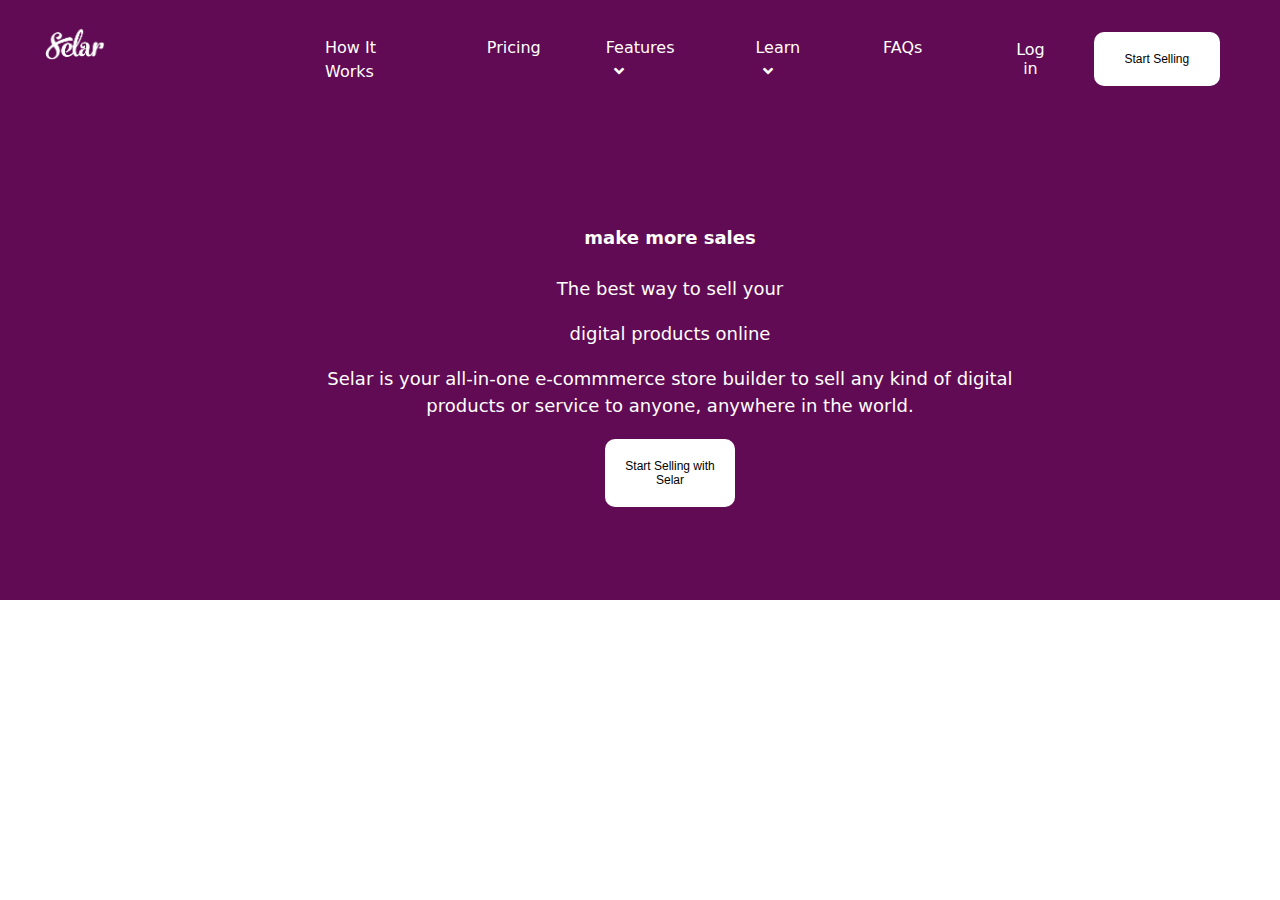
==== index.html @ bdd42348 "Initial commit" ====
<html lang="en">

<head>
    <meta charset="UTF-8">
    <meta http-equiv="X-UA-Compatible" content="IE=edge">
    <meta name="viewport" content="width=device-width, initial-scale=1.0">
    <link rel="stylesheet" href="./selar.css">
    <link rel="icon" href="./imgfolder/selar-white-logo.png" type="image/x-icon">
    <link rel="stylesheet" href="./css/all.css">
    <link rel="stylesheet" href="./css/fontawesome.css">
    <link rel="stylesheet" href="./css/fontawesome.min.css">
    <title>The best way to sell digital products online - Selar</title>
</head>

<body>
    <script src="./faicon.js"></script>
    <div class="centralcontainer">
        
        <div class="menu">
            <div class="imgselar" style="margin-left: 30px;">
                <img src="./imgfolder/selar-white-logo.png" width="60" height="60" alt="selarlogo">
            </div>
            <div class="menubar">
                <ul>
                    <li><a href="#">How It Works</a></li>
                    <li><a href="#">Pricing</a></li>
                    <li><a href="#">Features <i class="fa fa-angle-down faicon"></i> </a></li>
                    <li><a href="#">Learn <i class="fa fa-angle-down faicon"></i> </a>
                        <div class="learn">
                            <ul>
                                <li><a href="#">Blog</a></li>
                                <li><a href="#">Youtube & Creator Academy</a></li>
                                <li><a href="#">Guides</a></li>
                            </ul>
                        </div>
                    </li>
                    <li><a href="#">FAQs</a></li>
                </ul>
            </div>
            <div class="log">
                <button class="login">Log in</button>
                    <div class="loginpage">
                        <div class="logindiv">
                            <form class="loginform">
                                <label>Log in to Selar</label>
                                <div class="account">
                                    <label for="account">Don't have an account?</label>
                                    <a href="#">Create one for free</a>
                                </div>
                                <div class="user">
                                    <label for="username">Username or Email</label>
                                    <input type="text" type="email" placeholder="Username or Email address">                                  
                                </div>
                                <div class="password">
                                    <label for="password">Username or Email</label>
                                    <input type="password" > <span>Show</span>
                                    <a href="#">Forgot your password</a>
                                </div>
                                <div class="btnlogin">
                                    <button>Log in</button> <span>or continue with </span>                            
                                </div>
                                <div class="socialmedia">                                    
                                    <a href="#"><i class="fab fa-google"></i></a>
                                    <a href="#"><i class="fab fa-twitter-square"></i></a>
                                    <a href="#"><i class="fab fa-facebook"></i></a>
                                </div>
                            </form>
                        </div>
                    </div>                
                <button class="startselling">Start Selling</button>
            </div>
        </div>
        <div class="info">
            <h4>make more sales</h4>
            <p>The best way to sell your
            <p>digital products online</p>
            <p>Selar is your all-in-one e-commmerce store builder to sell any kind of digital products
                or service to anyone, anywhere in the world.
            </p>
            <button class="startselling">Start Selling with Selar</button>

        </div>
    </div>
</body>

</html>
---- selar.css ----
html{
    font-family: DM Sans,ui-sans-serif,system-ui,-apple-system,BlinkMacSystemFont,Segoe UI,Roboto,Helvetica Neue,Arial,Noto Sans,sans-serif,Apple Color Emoji,Segoe UI Emoji,Segoe UI Symbol,Noto Color Emoji;
    line-height: 1.5;
}

body{
    margin: 0;
}
.centralcontainer{
    background: rgb(97, 11, 84);
}

.menu{
    display: flex;
    justify-content: space-between;
    align-items:flex-start;
    margin-left: 15px;
    height: 600px;
}

.imgselar{
    margin-top: 15px;
}

.menubar ul{
    display: inline-flex;
    padding: 0;
   margin-left: 200px;
}

.menubar ul li{
    padding: 20px;
    list-style: none;
    margin-right: 25px;
    
}

.menubar ul li a{
    color: white;
    text-decoration: none;
    font-weight: 500;
}

.log{
    margin-right:40px;
    display: flex;
   justify-content: space-between;
   align-items: center;
    padding: 20px;
}

.login, .startselling{
    display: block;
    padding: 20px;    
}

.login{
    background-color: inherit;
    border: none;
    color: white;
    font-weight: 500;
    font-size: inherit;
    font-family: inherit;
}

.startselling{
    background-color: white;
    border-radius: 10px;    
    margin-left: 20px;
    font-size: 12px;
    font-weight: 500;  
    padding: 20px;  
    border: none;
    width: 130px;
    
}

.fa{
    margin-left:8px;
}

.learn{
    display: none;
}

.menubar ul li:hover .learn{
    display: flex;
    position: absolute;    
    background: white;
    color:black;
    top: 90px;
    left: 780px;
    border-radius: 5px;
    position:fixed;
}

.learn ul {
    display: block;
    margin-left: 5px;    
}

.learn ul li{
    
    
}

.learn ul li a{
    color: black;
    font-family: inherit;
}

.learn:after{
    content: '';
    width: 0;
    height: 0;
    position: absolute;
    border-top:15px solid transparent ;
    border-left: 15px solid transparent;
    border-right: 15px solid transparent;
    border-bottom:15px solid white ;
    top:-20%;
    left: 10%;
    margin-top: 10px;
}

.learn ul li a:hover{
    font-weight: bold;
}

.loginpage{
    display: none;
}

.login:hover .loginpage {
    display: inline-flex;
}

.info{
    width: 700px;  
    position: absolute;
    top: 200px;
    left: 25%;
    display: block;
    text-align: center;
    color: white;
    font: inherit;
    font-size: 18px;
}

.info button{
    margin: 20px auto;
}
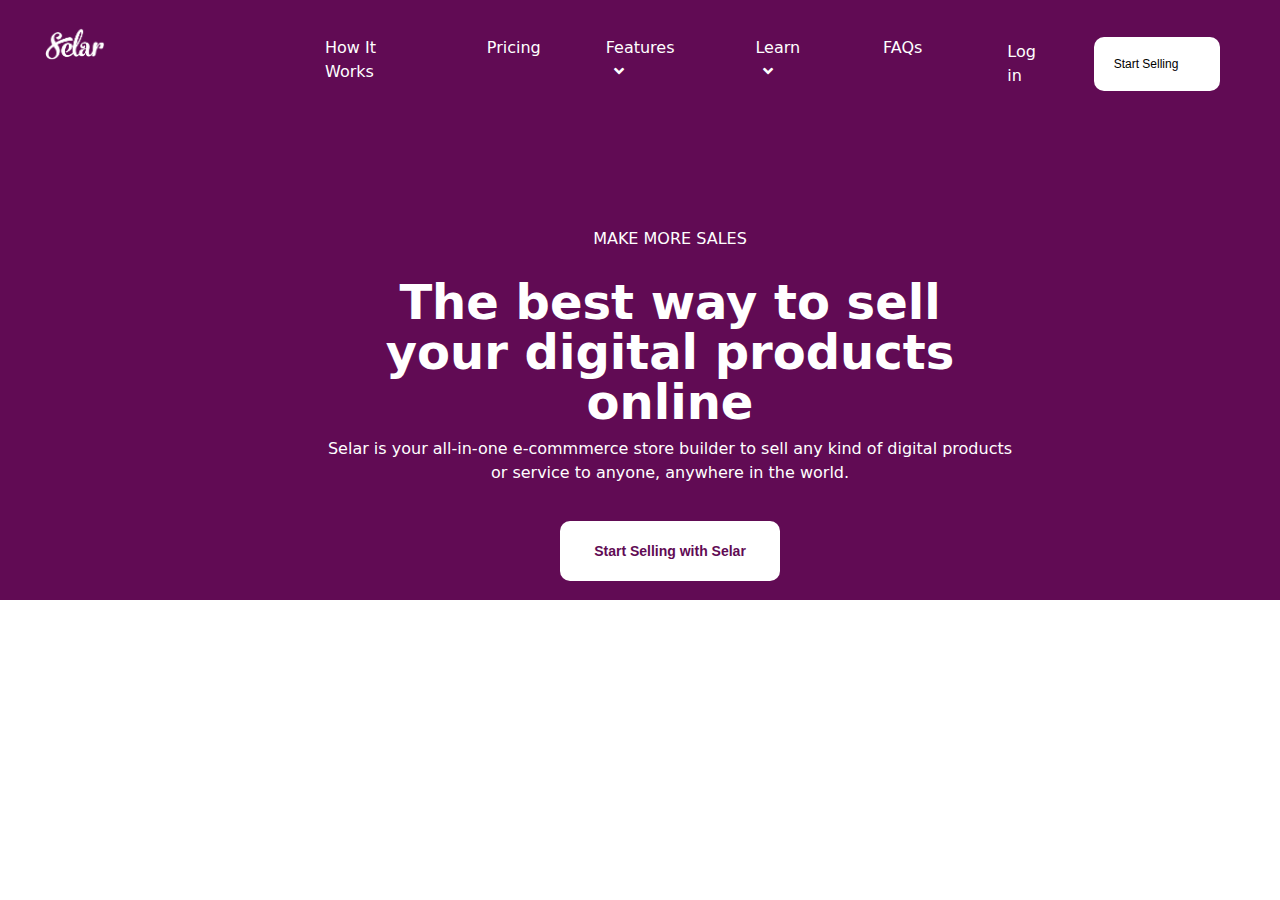
==== commit 15781bcb: "day2" ====
--- a/index.html
+++ b/index.html
@@ -15,7 +15,7 @@
 <body>
     <script src="./faicon.js"></script>
     <div class="centralcontainer">
-        
+
         <div class="menu">
             <div class="imgselar" style="margin-left: 30px;">
                 <img src="./imgfolder/selar-white-logo.png" width="60" height="60" alt="selarlogo">
@@ -38,46 +38,17 @@
                 </ul>
             </div>
             <div class="log">
-                <button class="login">Log in</button>
-                    <div class="loginpage">
-                        <div class="logindiv">
-                            <form class="loginform">
-                                <label>Log in to Selar</label>
-                                <div class="account">
-                                    <label for="account">Don't have an account?</label>
-                                    <a href="#">Create one for free</a>
-                                </div>
-                                <div class="user">
-                                    <label for="username">Username or Email</label>
-                                    <input type="text" type="email" placeholder="Username or Email address">                                  
-                                </div>
-                                <div class="password">
-                                    <label for="password">Username or Email</label>
-                                    <input type="password" > <span>Show</span>
-                                    <a href="#">Forgot your password</a>
-                                </div>
-                                <div class="btnlogin">
-                                    <button>Log in</button> <span>or continue with </span>                            
-                                </div>
-                                <div class="socialmedia">                                    
-                                    <a href="#"><i class="fab fa-google"></i></a>
-                                    <a href="#"><i class="fab fa-twitter-square"></i></a>
-                                    <a href="#"><i class="fab fa-facebook"></i></a>
-                                </div>
-                            </form>
-                        </div>
-                    </div>                
+                <a href="./login.html" class="login">Log in</a>
                 <button class="startselling">Start Selling</button>
             </div>
         </div>
         <div class="info">
-            <h4>make more sales</h4>
-            <p>The best way to sell your
-            <p>digital products online</p>
-            <p>Selar is your all-in-one e-commmerce store builder to sell any kind of digital products
-                or service to anyone, anywhere in the world.
+            <h5>make more sales</h5>
+            <p class="psell">The best way to sell your digital products online</p>
+            <p class="psell2">Selar is your all-in-one e-commmerce store builder to sell any kind of digital products or
+                service to anyone, anywhere in the world.
             </p>
-            <button class="startselling">Start Selling with Selar</button>
+            <button class="startselling2">Start Selling with Selar</button>
 
         </div>
     </div>
--- a/selar.css
+++ b/selar.css
@@ -22,6 +22,7 @@
 
 .imgselar{
     margin-top: 15px;
+    cursor: pointer;
 }
 
 .menubar ul{
@@ -52,8 +53,9 @@
 }
 
 .login, .startselling{
-    display: block;
+    display: flex;
     padding: 20px;    
+    cursor: pointer;
 }
 
 .login{
@@ -63,6 +65,7 @@
     font-weight: 500;
     font-size: inherit;
     font-family: inherit;
+    text-decoration: none;
 }
 
 .startselling{
@@ -153,3 +156,42 @@
     margin: 20px auto;
 }
 
+.info h5{
+    text-transform: uppercase;
+    font-size: 16px;
+    font-weight: 500;  
+    cursor: default;
+}
+
+.psell{
+    width: 650px;
+    font: inherit;
+    font-size: 48px;
+   font-weight: 650;
+   line-height: 50px;
+   text-align: center;   
+   margin: 0 auto; 
+   cursor: default;
+}
+
+.psell2 {
+    line-height: 24px;
+    font-size: 16px; 
+    margin-top: 10px;
+    cursor: default;
+}
+
+.startselling2{
+    width: 220px;
+    height: 60px;
+    border-radius: 10px;
+    border: none;
+    background-color: white;    
+    color: rgb(97, 11, 84);
+    font-size: 14px;
+    font-weight: 700;
+}
+
+.startselling, .startselling2{
+    cursor: pointer;
+}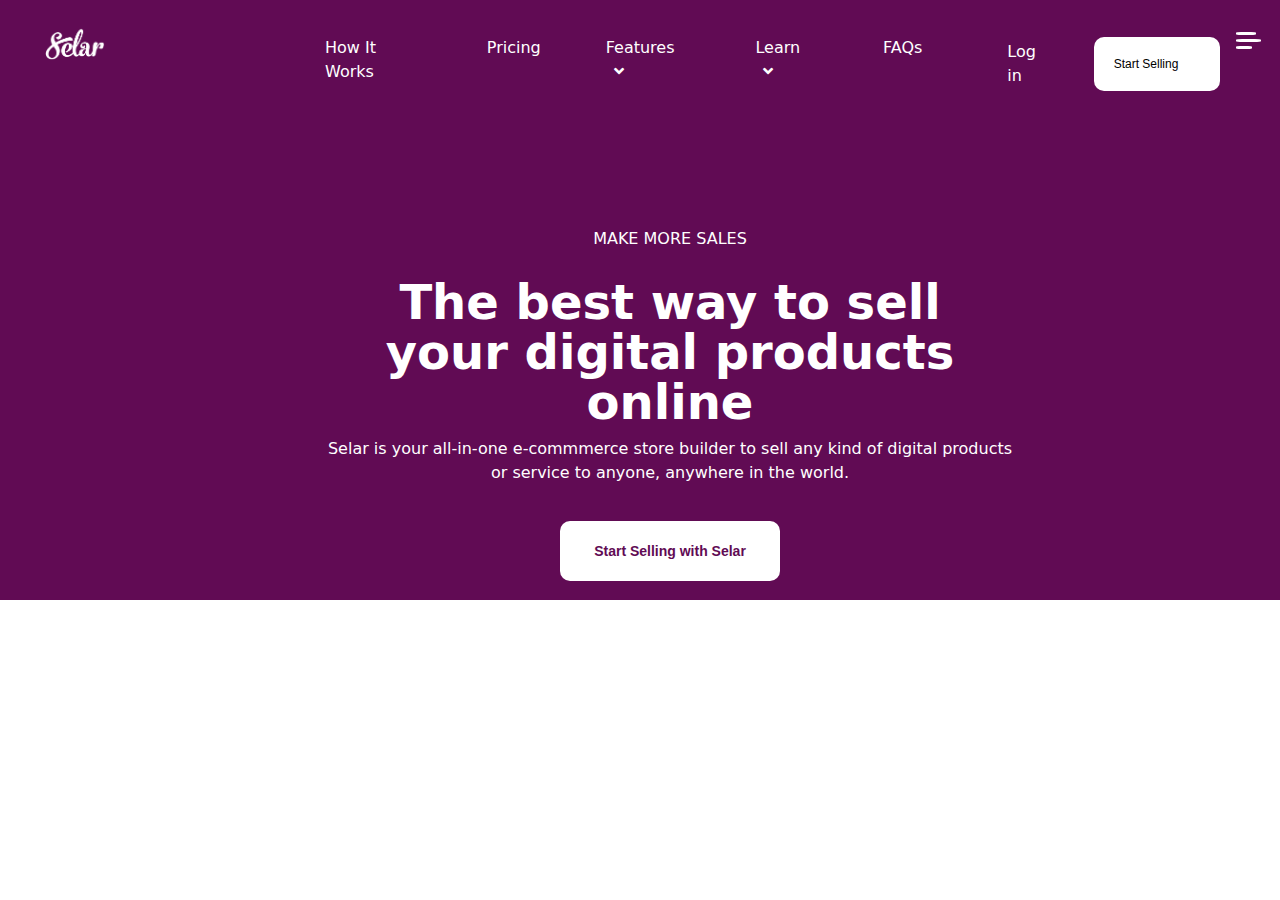
==== commit 09087e5e: "mmm" ====
--- a/index.html
+++ b/index.html
@@ -19,6 +19,11 @@
         <div class="menu">
             <div class="imgselar" style="margin-left: 30px;">
                 <img src="./imgfolder/selar-white-logo.png" width="60" height="60" alt="selarlogo">
+            </div>
+            <div class="collapse">
+                <span class="menuspan1"></span>
+                <span class="menuspan2"></span>
+                <span class="menuspan3"></span>
             </div>
             <div class="menubar">
                 <ul>
--- a/selar.css
+++ b/selar.css
@@ -194,4 +194,55 @@
 
 .startselling, .startselling2{
     cursor: pointer;
-}+}
+
+.collapse{
+    display: inline-flex;
+    flex-direction: column;
+    position: absolute;
+    width: 30px;
+    height: 30px;
+    top: 25px;
+    right: 14px;
+    justify-content: center;
+    align-items: left;
+}
+
+.menuspan1{
+       width: 20px;
+       height: 3px;
+      background-color: white;
+      border-radius: 25%;      
+      margin-bottom: 4px;
+}
+
+.menuspan2{
+    width: 25px;
+    height: 3px;
+   background-color: white;
+   border-radius: 25%;      
+   margin-bottom: 4px;
+}
+
+.menuspan3{
+    width: 16px;
+    height: 3px;
+   background-color: white;
+   border-radius: 25%;
+}
+
+@media (max-width:500px) {
+    .menubar ul, .log{
+        display:none;
+    }
+
+    .collapse .menubar ul{
+        display: in-line flex;
+        cursor: default;
+
+    }
+}
+
+
+
+
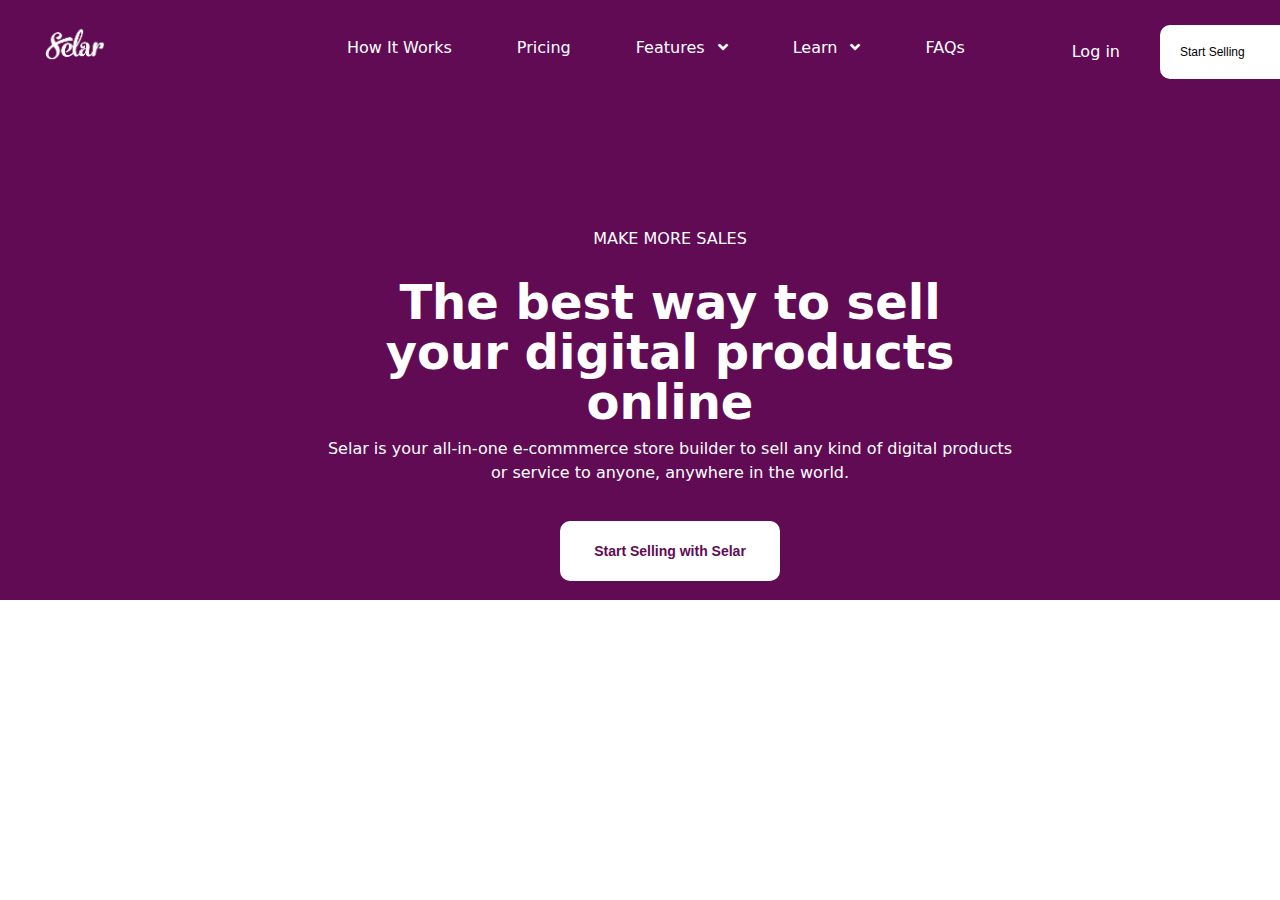
==== commit 0bc93f76: "jjjj" ====
--- a/index.html
+++ b/index.html
@@ -13,7 +13,7 @@
 </head>
 
 <body>
-    <script src="./faicon.js"></script>
+    <script src="./colllapse.js"></script>
     <div class="centralcontainer">
 
         <div class="menu">
--- a/selar.css
+++ b/selar.css
@@ -5,11 +5,21 @@
     line-height: 1.5;
 }
 
+*{
+    box-sizing: border-box;
+}
+
 body{
     margin: 0;
 }
 .centralcontainer{
     background: rgb(97, 11, 84);
+    width: 1350px;
+    margin-left: auto;
+    margin-right: auto;
+    display: block;
+    box-sizing: border-box;   
+      
 }
 
 .menu{
@@ -17,7 +27,7 @@
     justify-content: space-between;
     align-items:flex-start;
     margin-left: 15px;
-    height: 600px;
+    height: 600px;  
 }
 
 .imgselar{
@@ -197,7 +207,7 @@
 }
 
 .collapse{
-    display: inline-flex;
+    display: none;
     flex-direction: column;
     position: absolute;
     width: 30px;
@@ -236,13 +246,20 @@
         display:none;
     }
 
-    .collapse .menubar ul{
-        display: in-line flex;
-        cursor: default;
+    
+    .collapse{
+        display: flex;
+        cursor: pointer;   
+
 
     }
-}
-
-
-
-
+
+    .info{
+        margin-left: auto;
+        margin-right: auto;
+    }
+}
+
+
+
+
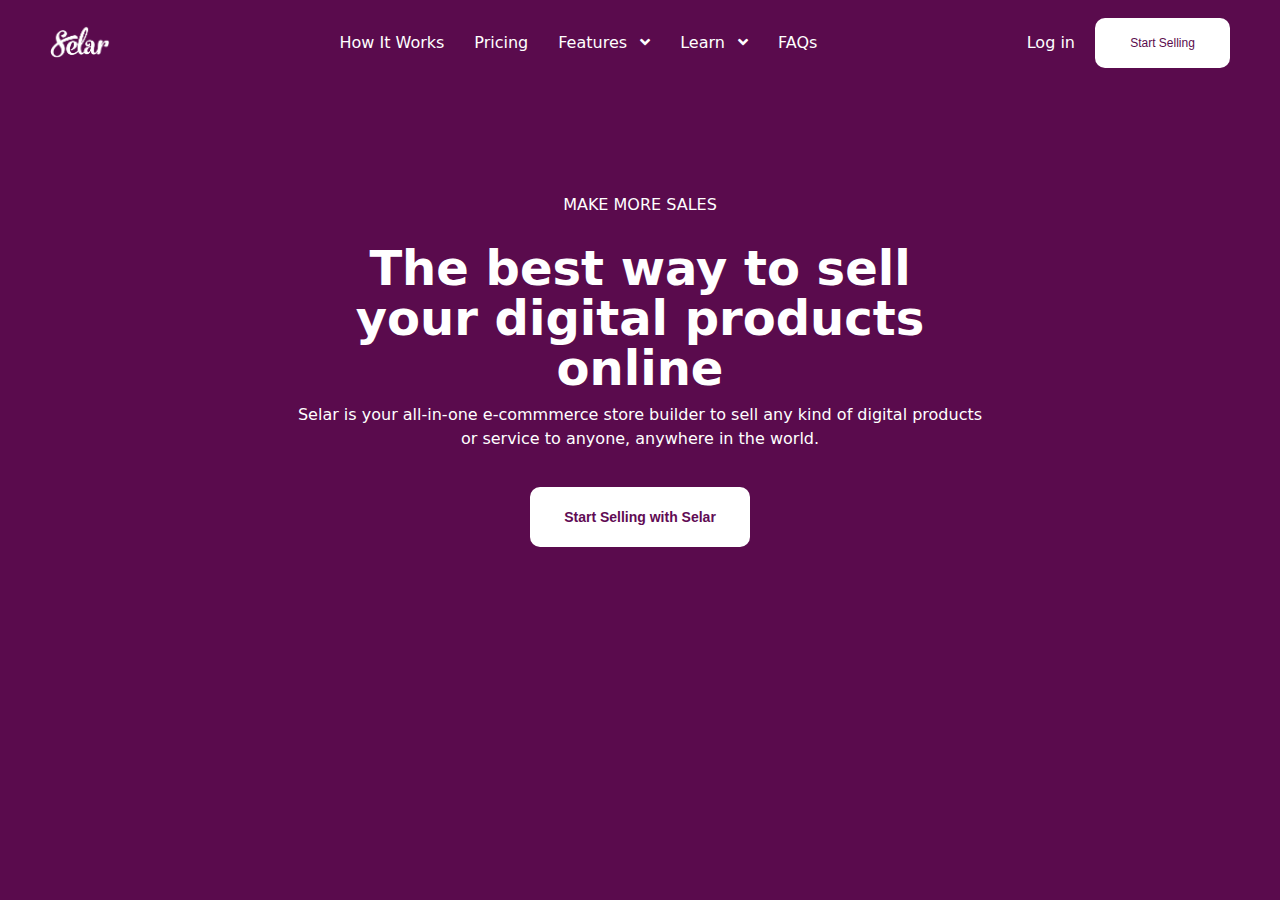
==== commit 30025152: "jjj" ====
--- a/index.html
+++ b/index.html
@@ -17,15 +17,17 @@
     <div class="centralcontainer">
 
         <div class="menu">
-            <div class="imgselar" style="margin-left: 30px;">
-                <img src="./imgfolder/selar-white-logo.png" width="60" height="60" alt="selarlogo">
-            </div>
+           
             <div class="collapse">
                 <span class="menuspan1"></span>
                 <span class="menuspan2"></span>
                 <span class="menuspan3"></span>
             </div>
             <div class="menubar">
+                
+                    <div class="imgselar">
+                 <a href="./index.html">  <img src="./imgfolder/selar-white-logo.png" width="60" height="60" alt="selarlogo"></a> 
+                </div>
                 <ul>
                     <li><a href="#">How It Works</a></li>
                     <li><a href="#">Pricing</a></li>
@@ -41,11 +43,13 @@
                     </li>
                     <li><a href="#">FAQs</a></li>
                 </ul>
+                    <div class="log">
+                        <a href="./login.html" class="login">Log in</a>
+                        <button class="startselling">Start Selling</button>
+                    </div>
+                
             </div>
-            <div class="log">
-                <a href="./login.html" class="login">Log in</a>
-                <button class="startselling">Start Selling</button>
-            </div>
+            
         </div>
         <div class="info">
             <h5>make more sales</h5>
--- a/selar.css
+++ b/selar.css
@@ -11,40 +11,46 @@
 
 body{
     margin: 0;
+    display: block;
 }
 .centralcontainer{
-    background: rgb(97, 11, 84);
-    width: 1350px;
-    margin-left: auto;
-    margin-right: auto;
-    display: block;
-    box-sizing: border-box;   
-      
+    background: rgb(90, 11, 77);
+    width: 100%; 
+    height: 100%;
+   display: block;     
 }
 
 .menu{
+    display: block;     
+}
+
+.imgselar{
+    
+    cursor: pointer;
+}
+
+.menubar{
     display: flex;
     justify-content: space-between;
-    align-items:flex-start;
-    margin-left: 15px;
-    height: 600px;  
-}
-
-.imgselar{
-    margin-top: 15px;
-    cursor: pointer;
+    align-items: center;
+    padding: 0 50px 0 50px;
+    margin-top: 0;
+    
 }
 
 .menubar ul{
-    display: inline-flex;
-    padding: 0;
-   margin-left: 200px;
+    display: flex;
+   
+  
+   justify-content: center;
+   align-items: center;
 }
 
 .menubar ul li{
-    padding: 20px;
+    padding: 15px;
     list-style: none;
-    margin-right: 25px;
+  
+    
     
 }
 
@@ -52,18 +58,19 @@
     color: white;
     text-decoration: none;
     font-weight: 500;
+    display: block;
 }
 
 .log{
-    margin-right:40px;
+   
     display: flex;
    justify-content: space-between;
    align-items: center;
-    padding: 20px;
+   
 }
 
 .login, .startselling{
-    display: flex;
+    display: block;
     padding: 20px;    
     cursor: pointer;
 }
@@ -81,12 +88,11 @@
 .startselling{
     background-color: white;
     border-radius: 10px;    
-    margin-left: 20px;
-    font-size: 12px;
-    font-weight: 500;  
-    padding: 20px;  
+    color: rgb(90, 11, 77);
+    font-size: 12px;     
+    padding: 18px;  
     border: none;
-    width: 130px;
+    width: 135px;
     
 }
 
@@ -98,22 +104,26 @@
     display: none;
 }
 
+.menubar ul li:hover .fa{
+transform: rotate(180deg);
+}
+
 .menubar ul li:hover .learn{
+
     display: flex;
     position: absolute;    
     background: white;
     color:black;
-    top: 90px;
-    left: 780px;
+    top: 5rem;
+    right:  12em;
     border-radius: 5px;
-    position:fixed;
+    
 }
 
 .learn ul {
     display: block;
     margin-left: 5px;    
 }
-
 .learn ul li{
     
     
@@ -150,12 +160,16 @@
     display: inline-flex;
 }
 
+.infoblock{
+display: block;
+
+}
+
 .info{
     width: 700px;  
-    position: absolute;
-    top: 200px;
-    left: 25%;
-    display: block;
+    margin: 80px auto;
+    display: flex;
+    flex-direction: column;
     text-align: center;
     color: white;
     font: inherit;
@@ -164,6 +178,8 @@
 
 .info button{
     margin: 20px auto;
+    display: block;
+    
 }
 
 .info h5{
@@ -171,6 +187,7 @@
     font-size: 16px;
     font-weight: 500;  
     cursor: default;
+    display: block;
 }
 
 .psell{
@@ -182,6 +199,7 @@
    text-align: center;   
    margin: 0 auto; 
    cursor: default;
+   display: block;
 }
 
 .psell2 {
@@ -189,6 +207,7 @@
     font-size: 16px; 
     margin-top: 10px;
     cursor: default;
+    display: block;
 }
 
 .startselling2{
@@ -200,6 +219,7 @@
     color: rgb(97, 11, 84);
     font-size: 14px;
     font-weight: 700;
+    display: block;
 }
 
 .startselling, .startselling2{
@@ -241,7 +261,11 @@
    border-radius: 25%;
 }
 
-@media (max-width:500px) {
+@media (max-width:765px) {
+
+.menubar{
+padding: 20px;
+}
     .menubar ul, .log{
         display:none;
     }
@@ -255,11 +279,60 @@
     }
 
     .info{
-        margin-left: auto;
-        margin-right: auto;
-    }
-}
-
-
-
-
+        margin: 0 auto;
+    }
+
+    .info button{
+        margin: 20px auto;
+        display: block;
+        
+    }
+    
+    .info h5{
+        text-transform: uppercase;
+        font-size: 16px;
+        font-weight: 500;  
+        cursor: default;
+        display: block;
+    }
+    
+    .psell{
+        width: 650px;
+        font: inherit;
+        font-size: 48px;
+       font-weight: 650;
+       line-height: 50px;
+       text-align: center;   
+       margin: 0 auto; 
+       cursor: default;
+       display: block;
+    }
+    
+    .psell2 {
+        line-height: 24px;
+        font-size: 16px; 
+        margin-top: 10px;
+        cursor: default;
+        display: block;
+    }
+    
+    .startselling2{
+        width: 220px;
+        height: 60px;
+        border-radius: 10px;
+        border: none;
+        background-color: white;    
+        color: rgb(97, 11, 84);
+        font-size: 14px;
+        font-weight: 700;
+        display: block;
+    }
+    
+    .startselling, .startselling2{
+        cursor: pointer;
+    }
+}
+
+
+
+
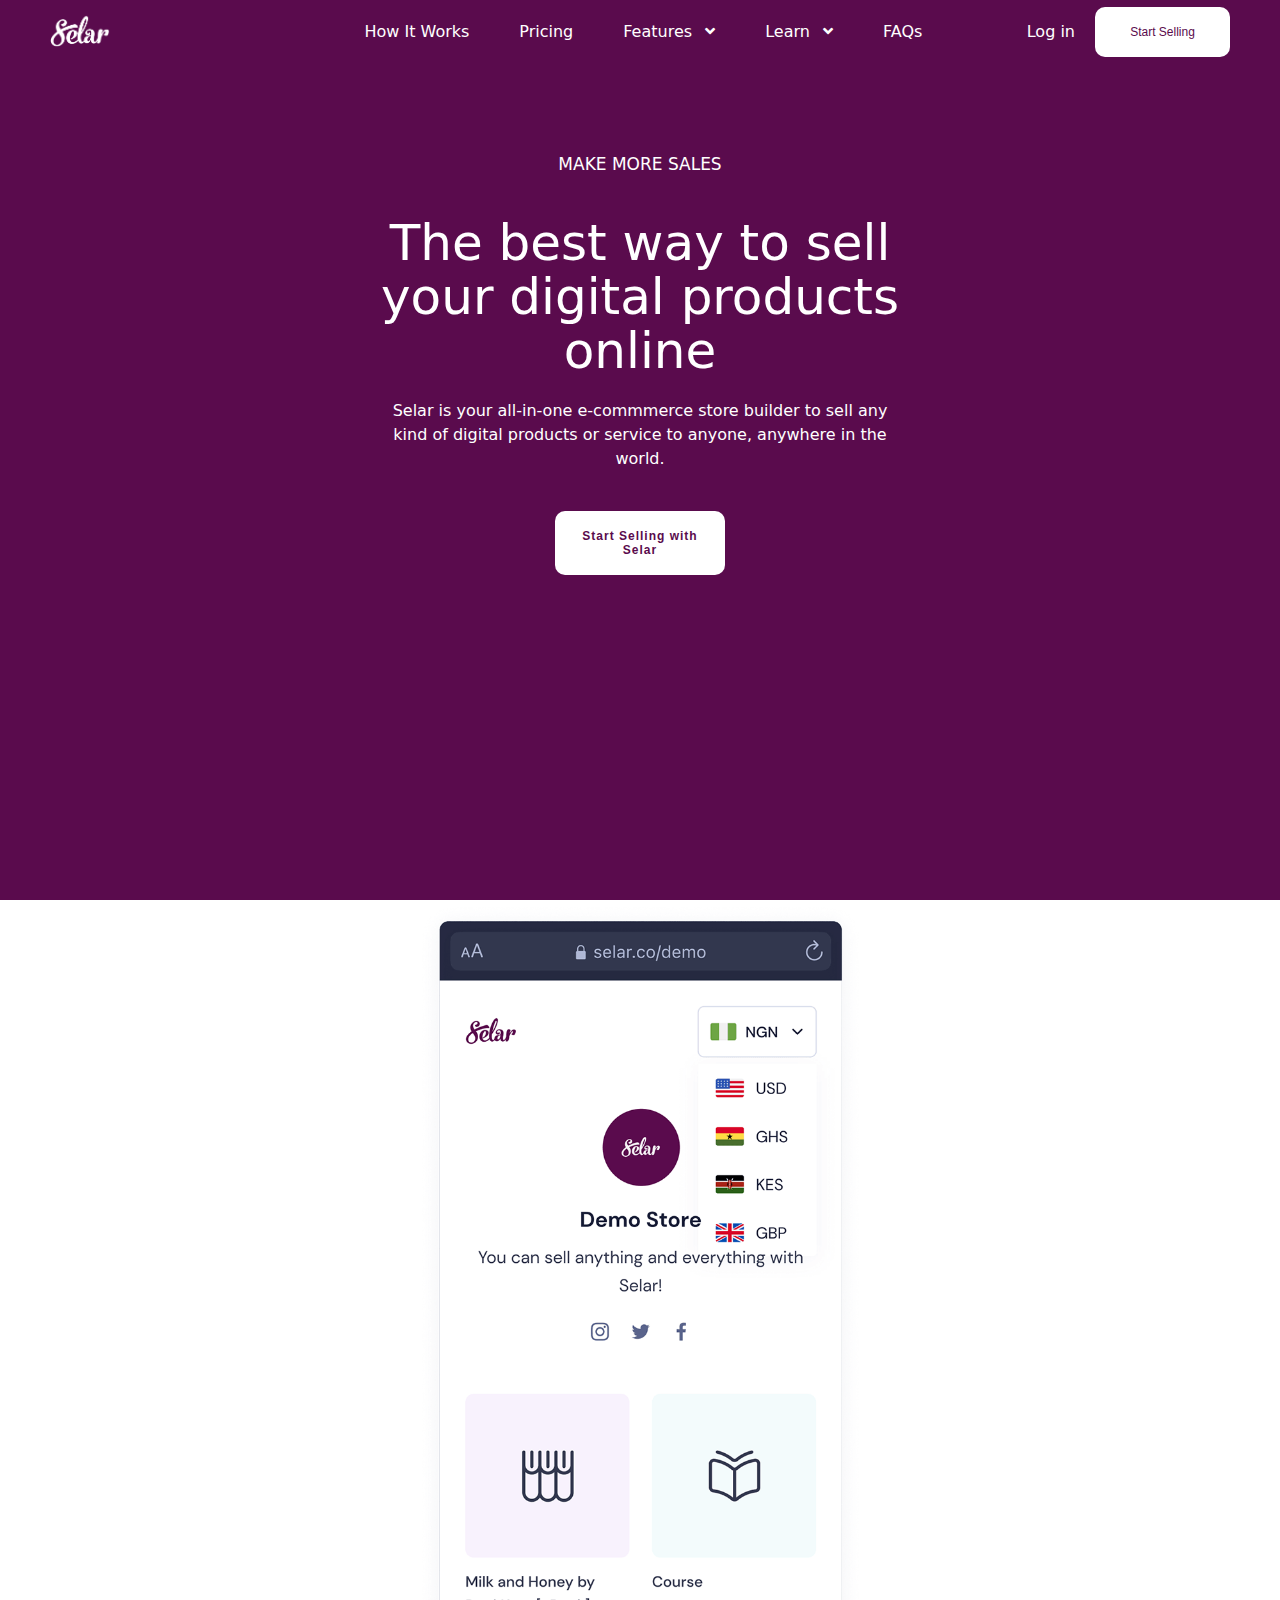
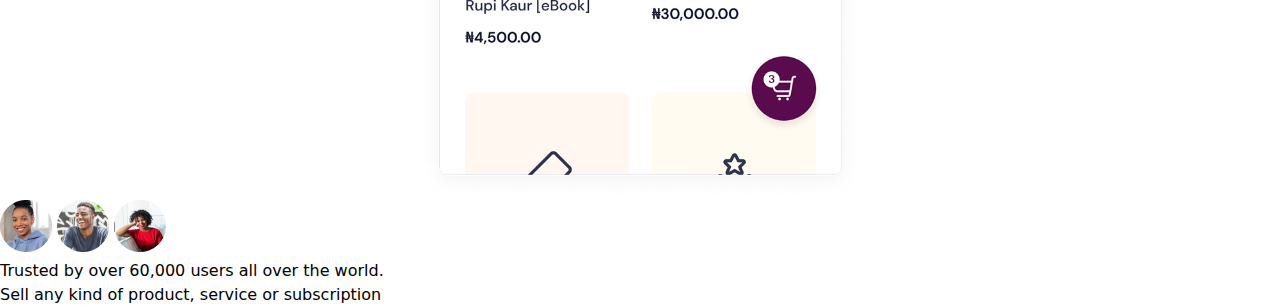
==== commit 01c2f3bf: "hh" ====
--- a/index.html
+++ b/index.html
@@ -14,53 +14,94 @@
 
 <body>
     <script src="./colllapse.js"></script>
-    <div class="centralcontainer">
+    <div class="generalcontainer">
+        <div class="centralcontainer">
 
-        <div class="menu">
-           
-            <div class="collapse">
-                <span class="menuspan1"></span>
-                <span class="menuspan2"></span>
-                <span class="menuspan3"></span>
-            </div>
-            <div class="menubar">
-                
+            <div class="menu">
+
+                <div class="collapse">
+                    <span class="menuspan1"></span>
+                    <span class="menuspan2"></span>
+                    <span class="menuspan3"></span>
+                </div>
+                <div class="menubar">
+
                     <div class="imgselar">
-                 <a href="./index.html">  <img src="./imgfolder/selar-white-logo.png" width="60" height="60" alt="selarlogo"></a> 
-                </div>
-                <ul>
-                    <li><a href="#">How It Works</a></li>
-                    <li><a href="#">Pricing</a></li>
-                    <li><a href="#">Features <i class="fa fa-angle-down faicon"></i> </a></li>
-                    <li><a href="#">Learn <i class="fa fa-angle-down faicon"></i> </a>
-                        <div class="learn">
-                            <ul>
-                                <li><a href="#">Blog</a></li>
-                                <li><a href="#">Youtube & Creator Academy</a></li>
-                                <li><a href="#">Guides</a></li>
-                            </ul>
-                        </div>
-                    </li>
-                    <li><a href="#">FAQs</a></li>
-                </ul>
+                        <a href="./index.html"> <img src="./imgfolder/selar-white-logo.png" width="60" height="60"
+                                alt="selarlogo"></a>
+                    </div>
+                    <ul>
+                        <li><a href="#">How It Works</a></li>
+                        <li><a href="#">Pricing</a></li>
+                        <li><a href="#">Features <i class="fa fa-angle-down faicon"></i> </a></li>
+                        <li><a href="#">Learn <i class="fa fa-angle-down faicon2"></i> </a>
+                            <div class="learn">
+                                <ul>
+                                    <li><a href="#">Blog</a></li>
+                                    <li><a href="#">Youtube & Creator Academy</a></li>
+                                    <li><a href="#">Guides</a></li>
+                                </ul>
+                            </div>
+                        </li>
+                        <li><a href="#">FAQs</a></li>
+                    </ul>
                     <div class="log">
                         <a href="./login.html" class="login">Log in</a>
                         <button class="startselling">Start Selling</button>
                     </div>
-                
+
+                </div>
+
             </div>
-            
+            <div class="infoblock">
+                <div class="info1">
+                    <div class="info">
+                        <div class="h5div">
+                            <h5>make more sales</h5>
+                        </div>
+                        <div class="p1">
+                            <p class="psell">The best way to sell your digital products online</p>
+                        </div>
+                        <div class="p2">
+                            <p class="psell2">Selar is your all-in-one e-commmerce store builder to sell any kind of
+                                digital
+                                products or
+                                service to anyone, anywhere in the world.
+                            </p>
+                        </div>
+                        <div class="selldiv">
+                            <button class="startselling2">Start Selling with Selar</button>
+                        </div>
+
+                    </div>
+                </div>
+            </div>
         </div>
-        <div class="info">
-            <h5>make more sales</h5>
-            <p class="psell">The best way to sell your digital products online</p>
-            <p class="psell2">Selar is your all-in-one e-commmerce store builder to sell any kind of digital products or
-                service to anyone, anywhere in the world.
-            </p>
-            <button class="startselling2">Start Selling with Selar</button>
+        <div class="bodyy">
+            <div>
+                <div class="purplediv"
+                    style=" display: flex; justify-content: center; background: linear-gradient(0deg,white ,rgb(90, 11, 77) ) fixed no-repeat ; height: 100%; ">
 
+                    <img class="demo" src="./imgfolder/hero_mobile.png" alt="selardemo">
+
+                </div>
+                <div class="people">
+                    <div class="pimg">
+                        <img src="./imgfolder/person_1.jpeg" alt="dddfd" style="object-position: center;">
+                        <img src="./imgfolder/person_2.jpeg" alt="dddfd" style="object-position: center;">
+                        <img src="./imgfolder/person_3.jpeg" alt="dddfd" style="object-position: center;">
+                    </div>
+                    <label for="" style="text-align: center;">Trusted by over <span> 60,000 </span> users all over the world.</label>
+                </div>
+                <div class="label2">Sell any kind of product, service or subscription</div>
+
+            </div>
+           
         </div>
+
+
     </div>
+
 </body>
 
 </html>--- a/selar.css
+++ b/selar.css
@@ -39,19 +39,15 @@
 }
 
 .menubar ul{
-    display: flex;
-   
-  
+    display: flex; 
+    margin-left: 80px;
    justify-content: center;
    align-items: center;
 }
 
 .menubar ul li{
-    padding: 15px;
-    list-style: none;
-  
-    
-    
+    padding-left: 50px;
+    list-style: none;    
 }
 
 .menubar ul li a{
@@ -85,7 +81,7 @@
     text-decoration: none;
 }
 
-.startselling{
+.startselling, .startselling2{
     background-color: white;
     border-radius: 10px;    
     color: rgb(90, 11, 77);
@@ -165,61 +161,58 @@
 
 }
 
+.info1{
+    display: block;
+}
+
 .info{
-    width: 700px;  
-    margin: 80px auto;
     display: flex;
     flex-direction: column;
+    align-items: center;
+    padding-left: 20px;
+    padding-right: 20px;
+    margin-top: 60px;
+    color: white;
+}
+
+.info button{
+   width: 170px;
+    
+}
+
+.info h5{
+    text-transform: uppercase;    
+    font: inherit;
+    font-size: 17px;
+    font-weight: 500;
+   
+}
+
+.psell{
+    font: inherit;
+    font-family: inherit;
+    font-size: 50px;
+    font-weight: 500;
+    line-height: 54px;
     text-align: center;
-    color: white;
-    font: inherit;
-    font-size: 18px;
-}
-
-.info button{
-    margin: 20px auto;
-    display: block;
-    
-}
-
-.info h5{
-    text-transform: uppercase;
-    font-size: 16px;
-    font-weight: 500;  
-    cursor: default;
-    display: block;
-}
-
-.psell{
-    width: 650px;
-    font: inherit;
-    font-size: 48px;
-   font-weight: 650;
-   line-height: 50px;
-   text-align: center;   
-   margin: 0 auto; 
-   cursor: default;
-   display: block;
+    margin-top: 10px;
+    max-width: 600px;    
+    margin-bottom: 20px;
 }
 
 .psell2 {
-    line-height: 24px;
-    font-size: 16px; 
-    margin-top: 10px;
-    cursor: default;
-    display: block;
+    text-align: center; 
+    margin-top: 1px;
+    width: 500px;
+    margin-bottom: 40px;
 }
 
 .startselling2{
-    width: 220px;
-    height: 60px;
-    border-radius: 10px;
-    border: none;
-    background-color: white;    
-    color: rgb(97, 11, 84);
-    font-size: 14px;
-    font-weight: 700;
-    display: block;
+    font-weight: 600;   
+    font-size: 12px;
+    letter-spacing: 1px;
+    
+
 }
 
 .startselling, .startselling2{
@@ -274,65 +267,117 @@
     .collapse{
         display: flex;
         cursor: pointer;   
-
-
-    }
+    }
+
+.infoblock{
+    
+}
 
     .info{
-        margin: 0 auto;
+        
+        
+       
     }
 
     .info button{
-        margin: 20px auto;
-        display: block;
-        
-    }
-    
+       
+              
+    }
+    
+    .h5div{
+        
+    }
+
     .info h5{
-        text-transform: uppercase;
-        font-size: 16px;
-        font-weight: 500;  
-        cursor: default;
-        display: block;
+       
+        
     }
     
     .psell{
-        width: 650px;
-        font: inherit;
-        font-size: 48px;
-       font-weight: 650;
-       line-height: 50px;
-       text-align: center;   
-       margin: 0 auto; 
-       cursor: default;
-       display: block;
-    }
-    
+        font-size: 34px;
+        font-weight: 700;
+        line-height: 38px;
+    }
+    
+    p2{
+        
+    }                               
     .psell2 {
-        line-height: 24px;
-        font-size: 16px; 
-        margin-top: 10px;
-        cursor: default;
-        display: block;
+       width: 450px;
+        
     }
     
     .startselling2{
-        width: 220px;
-        height: 60px;
-        border-radius: 10px;
-        border: none;
-        background-color: white;    
-        color: rgb(97, 11, 84);
-        font-size: 14px;
-        font-weight: 700;
-        display: block;
+        
     }
     
     .startselling, .startselling2{
         cursor: pointer;
     }
-}
-
-
-
-
+
+    body{
+        overflow-x: hidden;
+        display: block;
+    }
+
+    .demo{
+        width:450px;
+        height: 700px;
+        display: block;
+        object-position: center;
+    }
+
+    .bodyy{
+        display: flex;
+        justify-content: space-between;
+        align-items: center;
+    }
+
+    .people{
+        display: block;
+        margin-top: 50px;
+    }
+
+    .pimg {
+        align-content: center;
+        justify-content: center;
+        display: flex;        
+    }
+
+    .pimg img{
+        width: 60px;
+    }
+
+    .pimg img:nth-child(2){
+        position: relative;
+        right: 15px;
+    }
+
+    .pimg img:nth-child(3){
+        position: relative;
+        right: 15px;
+    }
+
+    .people label {
+        display: block;        
+        
+        font-size: 20px;
+           
+       width: 380px;
+    }
+
+    .people span{
+        color: rgb(90, 11, 77);
+        font-weight: 500;
+    }
+
+    .label2{
+        display: block;
+        margin: 100px auto; 
+        width: 380px;
+    }
+
+}
+
+
+
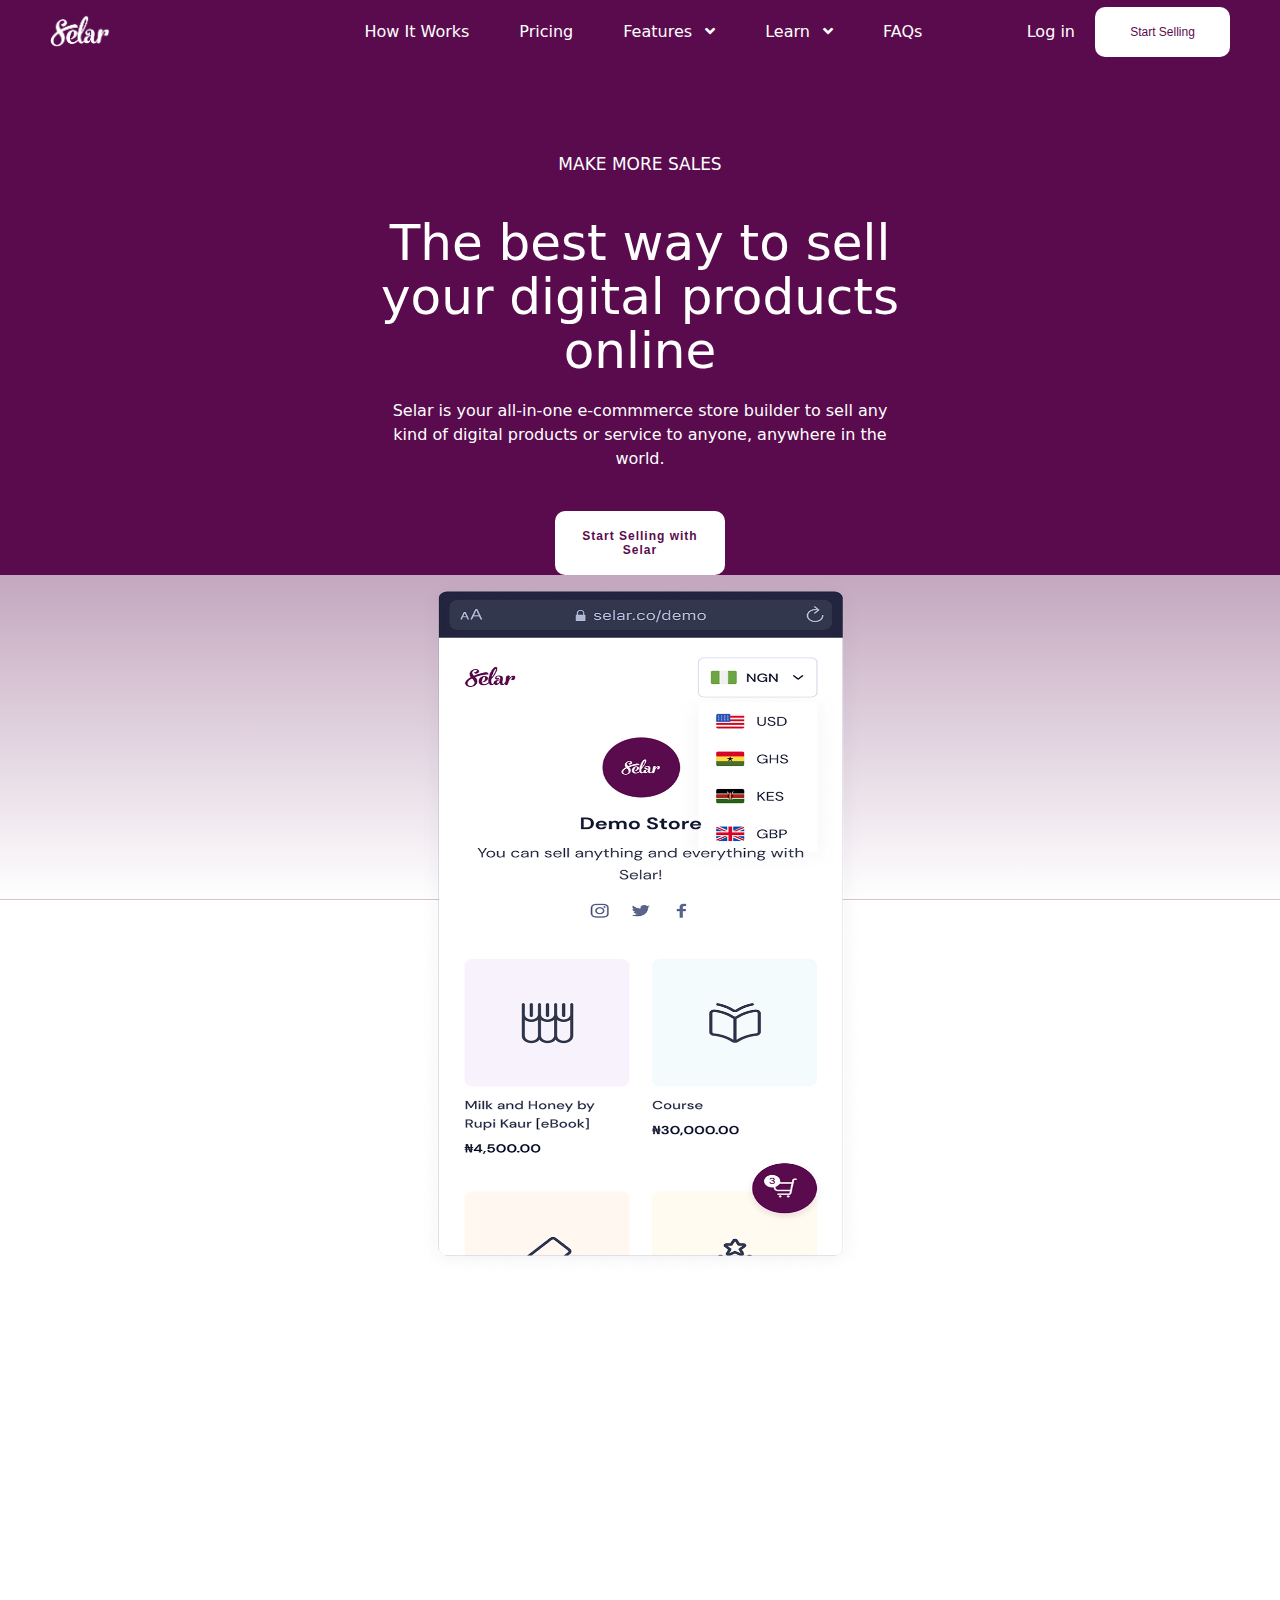
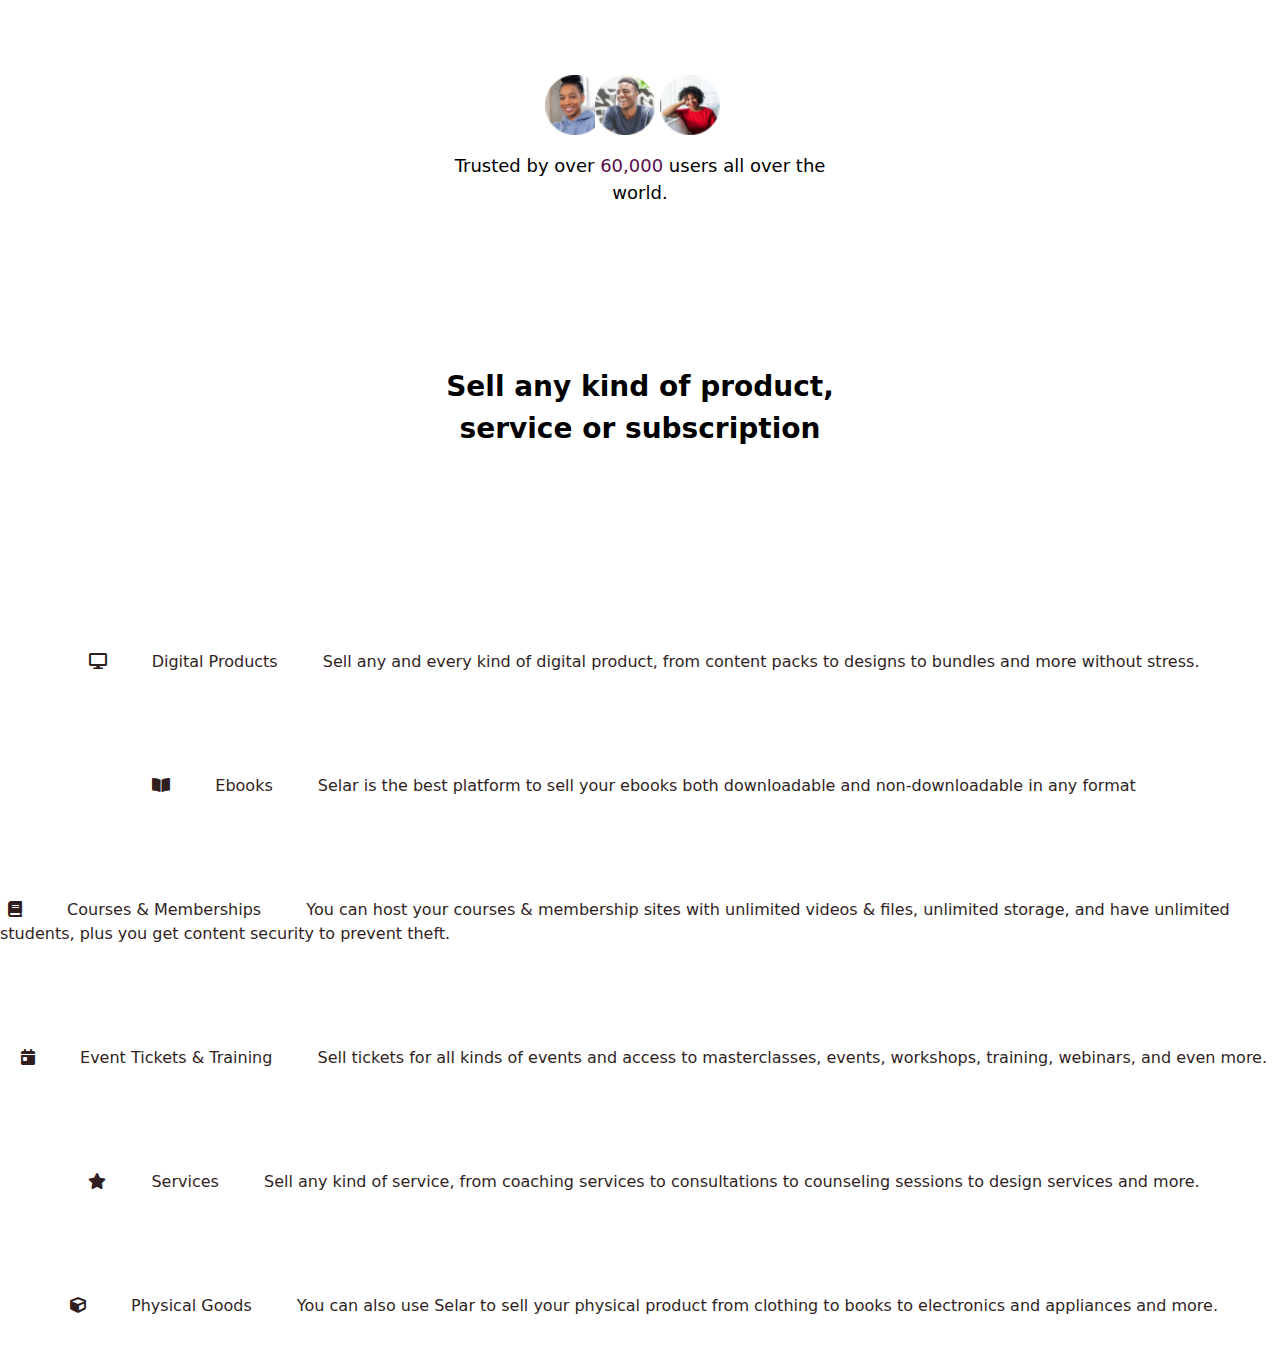
==== commit 3ae44cee: "ccc" ====
--- a/index.html
+++ b/index.html
@@ -75,31 +75,89 @@
 
                     </div>
                 </div>
+
+
             </div>
-        </div>
-        <div class="bodyy">
-            <div>
+            <div class="bodydiv">
                 <div class="purplediv"
                     style=" display: flex; justify-content: center; background: linear-gradient(0deg,white ,rgb(90, 11, 77) ) fixed no-repeat ; height: 100%; ">
 
                     <img class="demo" src="./imgfolder/hero_mobile.png" alt="selardemo">
 
                 </div>
+
                 <div class="people">
                     <div class="pimg">
                         <img src="./imgfolder/person_1.jpeg" alt="dddfd" style="object-position: center;">
                         <img src="./imgfolder/person_2.jpeg" alt="dddfd" style="object-position: center;">
                         <img src="./imgfolder/person_3.jpeg" alt="dddfd" style="object-position: center;">
                     </div>
-                    <label for="" style="text-align: center;">Trusted by over <span> 60,000 </span> users all over the world.</label>
+                    <label for="" style="text-align: center;">Trusted by over <span> 60,000 </span> users all over
+                        the world.</label>
+                    <div class="label2">Sell any kind of product, service or subscription</div>
                 </div>
-                <div class="label2">Sell any kind of product, service or subscription</div>
-
             </div>
-           
-        </div>
+            <div class="act">
+                <div class="activity">
+                    <a href="#">
+                        <div class="digiprod">
+                            <i class="fa fa-desktop"></i>
+                            <label>Digital Products</label>
+                            <label>Sell any and every kind of digital product, from content packs to designs to bundles
+                                and more without stress.</label>
+                        </div>
+                    </a>
+                </div>
+                <div class="activity">
+                    <a href="#">
+                        <div class="digiprod">
+                            <i class="fa fa-book-open"></i>
+                            <label>Ebooks</label>
+                            <label>Selar is the best platform to sell your ebooks both downloadable and non-downloadable in any format</label>
+                        </div>
+                    </a>
+                </div>
+                <div class="activity">
+                    <a href="#">
+                        <div class="digiprod">
+                            <i class="fa fa-book"></i>
+                            <label>Courses & Memberships</label>
+                            <label>You can host your courses & membership sites with unlimited videos & files, unlimited storage, and have unlimited students, plus you get content security to prevent theft.</label>
+                        </div>
+                    </a>
+                </div>
+                <div class="activity">
+                    <a href="#">
+                        <div class="digiprod">
+                            <i class="fa fa-calendar-day"></i>
+                            <label>Event Tickets & Training</label>
+                            <label>Sell tickets for all kinds of events and access to masterclasses, events, workshops, training, webinars, and even more.</label>
+                        </div>
+                    </a>
+                </div>
+                <div class="activity">
+                    <a href="#">
+                        <div class="digiprod">
+                            <i class="fa fa-star"></i>
+                            <label>Services</label>
+                            <label>Sell any kind of service, from coaching services to consultations to counseling sessions to design services and more.</label>
+                        </div>
+                    </a>
+                </div>
+                <div class="activity">
+                    <a href="#">
+                        <div class="digiprod">
+                            <i class="fa fa-cube"></i>
+                            <label>Physical Goods</label>
+                            <label>You can also use Selar to sell your physical product from clothing to books to electronics and appliances and more.</label>
+                        </div>
+                    </a>
+                </div>
+                
+            </div>
 
 
+        </div>
     </div>
 
 </body>
--- a/selar.css
+++ b/selar.css
@@ -254,6 +254,91 @@
    border-radius: 25%;
 }
 
+.demo{
+    width:450px;
+    height: 700px;
+    display: block;
+    object-position: center;
+}
+
+.bodydiv{
+    display: block;
+}
+
+
+.people{
+    display: flex;
+    flex-direction: column;
+    justify-content: space-between;
+    align-items: center;
+    margin-top: 200px;
+}
+
+.pimg {
+    display: block;        
+}
+
+.pimg img{
+    width: 60px;
+}
+
+.pimg img:nth-child(2){
+    position: relative;
+    right: 15px;
+}
+
+.pimg img:nth-child(3){
+    position: relative;
+    right: 15px;
+}
+
+.people label {
+    display: block;        
+    
+    font-size: 18px;
+    margin: 10px auto;
+   width: 380px;
+}
+
+.people span{
+    color: rgb(90, 11, 77);
+    font-weight: 500;
+}
+
+.label2{
+    display: block;
+    margin: 150px auto; 
+    width: 450px;
+    font-weight: 600;
+    font-size: 28px;
+    text-align: center;
+    padding: 0 20px 0 20px;
+
+}
+
+.act{
+    display: flex;
+    flex-direction: column;
+    justify-content: space-between;
+    
+}
+
+.activity{
+    margin: 50px auto;
+}
+
+.activity a{
+    text-decoration: none;
+    color: rgb(49, 31, 31);
+    display: flex;
+}
+
+.activity label{
+    margin-left: 40px;
+}
+
+
+
 @media (max-width:765px) {
 
 .menubar{
@@ -269,29 +354,7 @@
         cursor: pointer;   
     }
 
-.infoblock{
-    
-}
-
-    .info{
-        
-        
-       
-    }
-
-    .info button{
-       
-              
-    }
-    
-    .h5div{
-        
-    }
-
-    .info h5{
-       
-        
-    }
+
     
     .psell{
         font-size: 34px;
@@ -299,18 +362,12 @@
         line-height: 38px;
     }
     
-    p2{
-        
-    }                               
+                                   
     .psell2 {
        width: 450px;
         
     }
-    
-    .startselling2{
-        
-    }
-    
+       
     .startselling, .startselling2{
         cursor: pointer;
     }
@@ -320,64 +377,9 @@
         display: block;
     }
 
-    .demo{
-        width:450px;
-        height: 700px;
-        display: block;
-        object-position: center;
-    }
-
-    .bodyy{
-        display: flex;
-        justify-content: space-between;
-        align-items: center;
-    }
-
-    .people{
-        display: block;
-        margin-top: 50px;
-    }
-
-    .pimg {
-        align-content: center;
-        justify-content: center;
-        display: flex;        
-    }
-
-    .pimg img{
-        width: 60px;
-    }
-
-    .pimg img:nth-child(2){
-        position: relative;
-        right: 15px;
-    }
-
-    .pimg img:nth-child(3){
-        position: relative;
-        right: 15px;
-    }
-
-    .people label {
-        display: block;        
-        
-        font-size: 20px;
-           
-       width: 380px;
-    }
-
-    .people span{
-        color: rgb(90, 11, 77);
-        font-weight: 500;
-    }
-
-    .label2{
-        display: block;
-        margin: 100px auto; 
-        width: 380px;
-    }
-
-}
-
-
-
+   
+
+}
+
+
+
